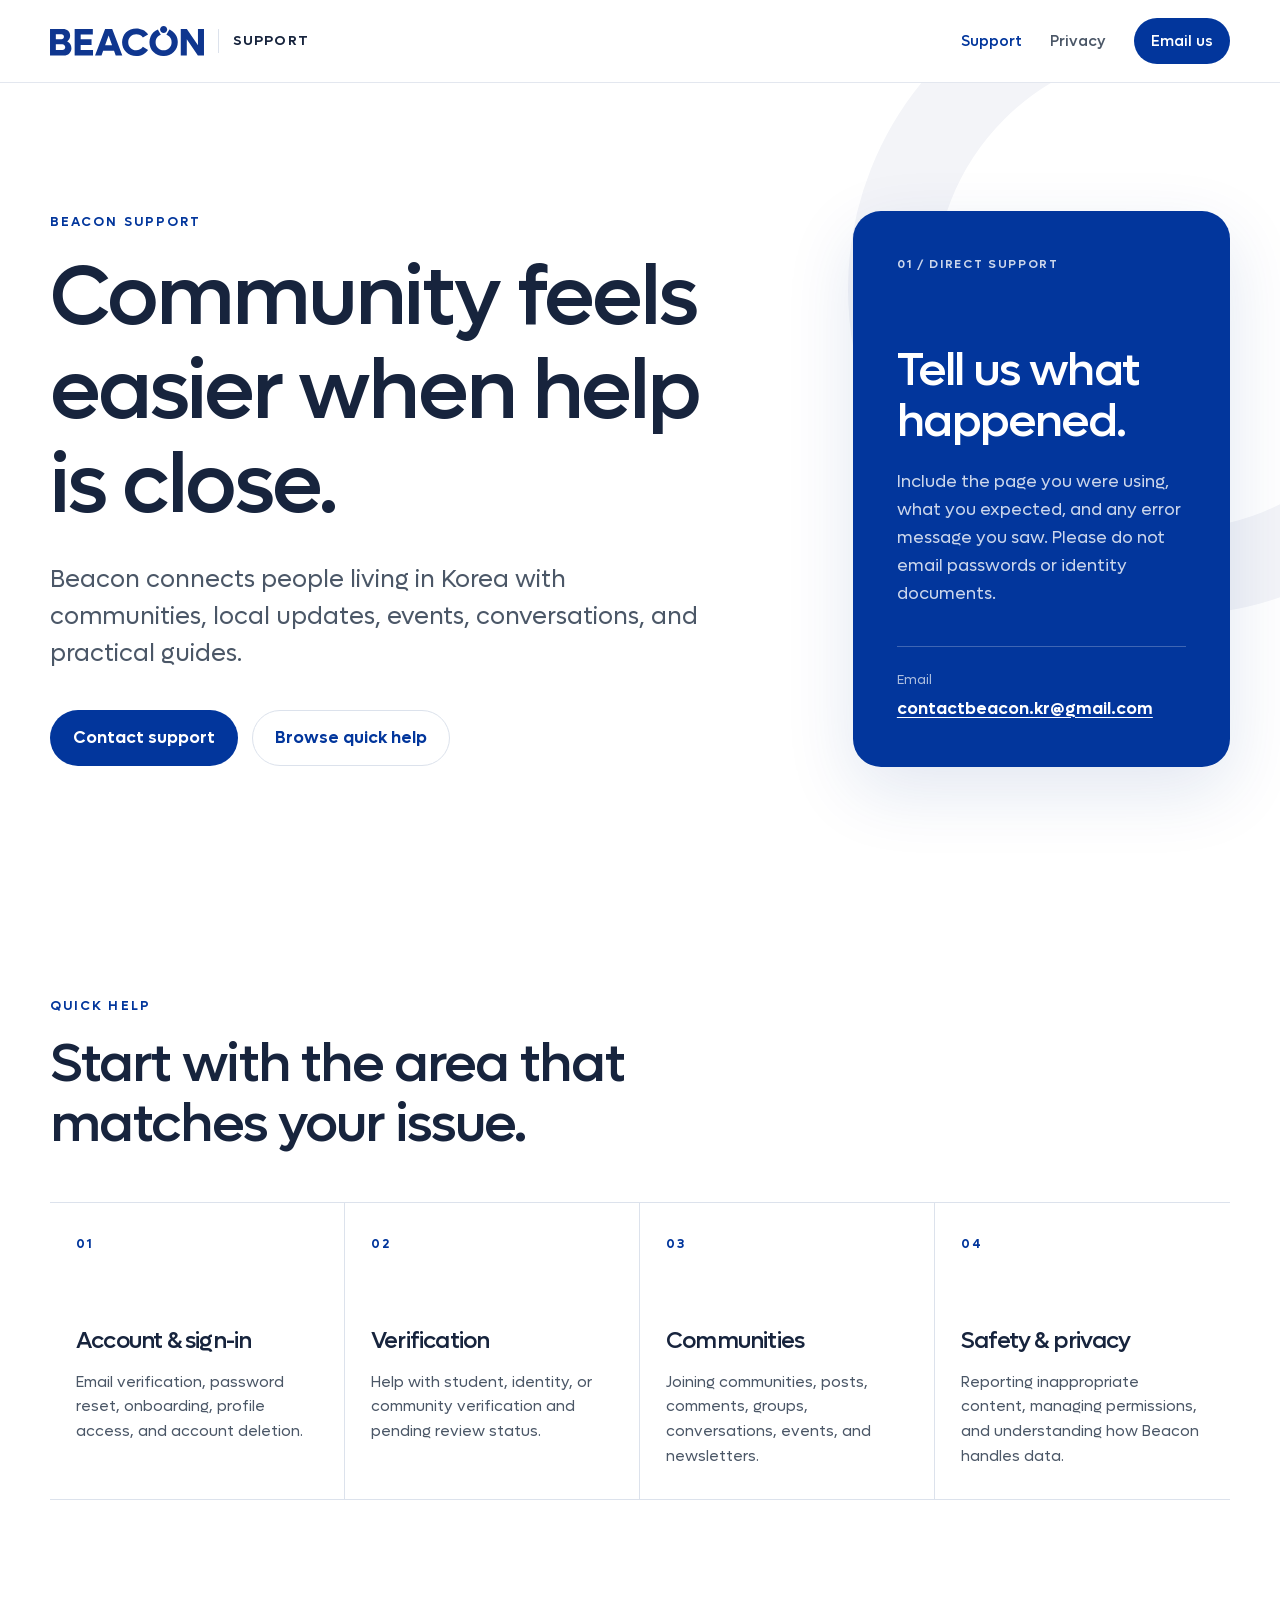
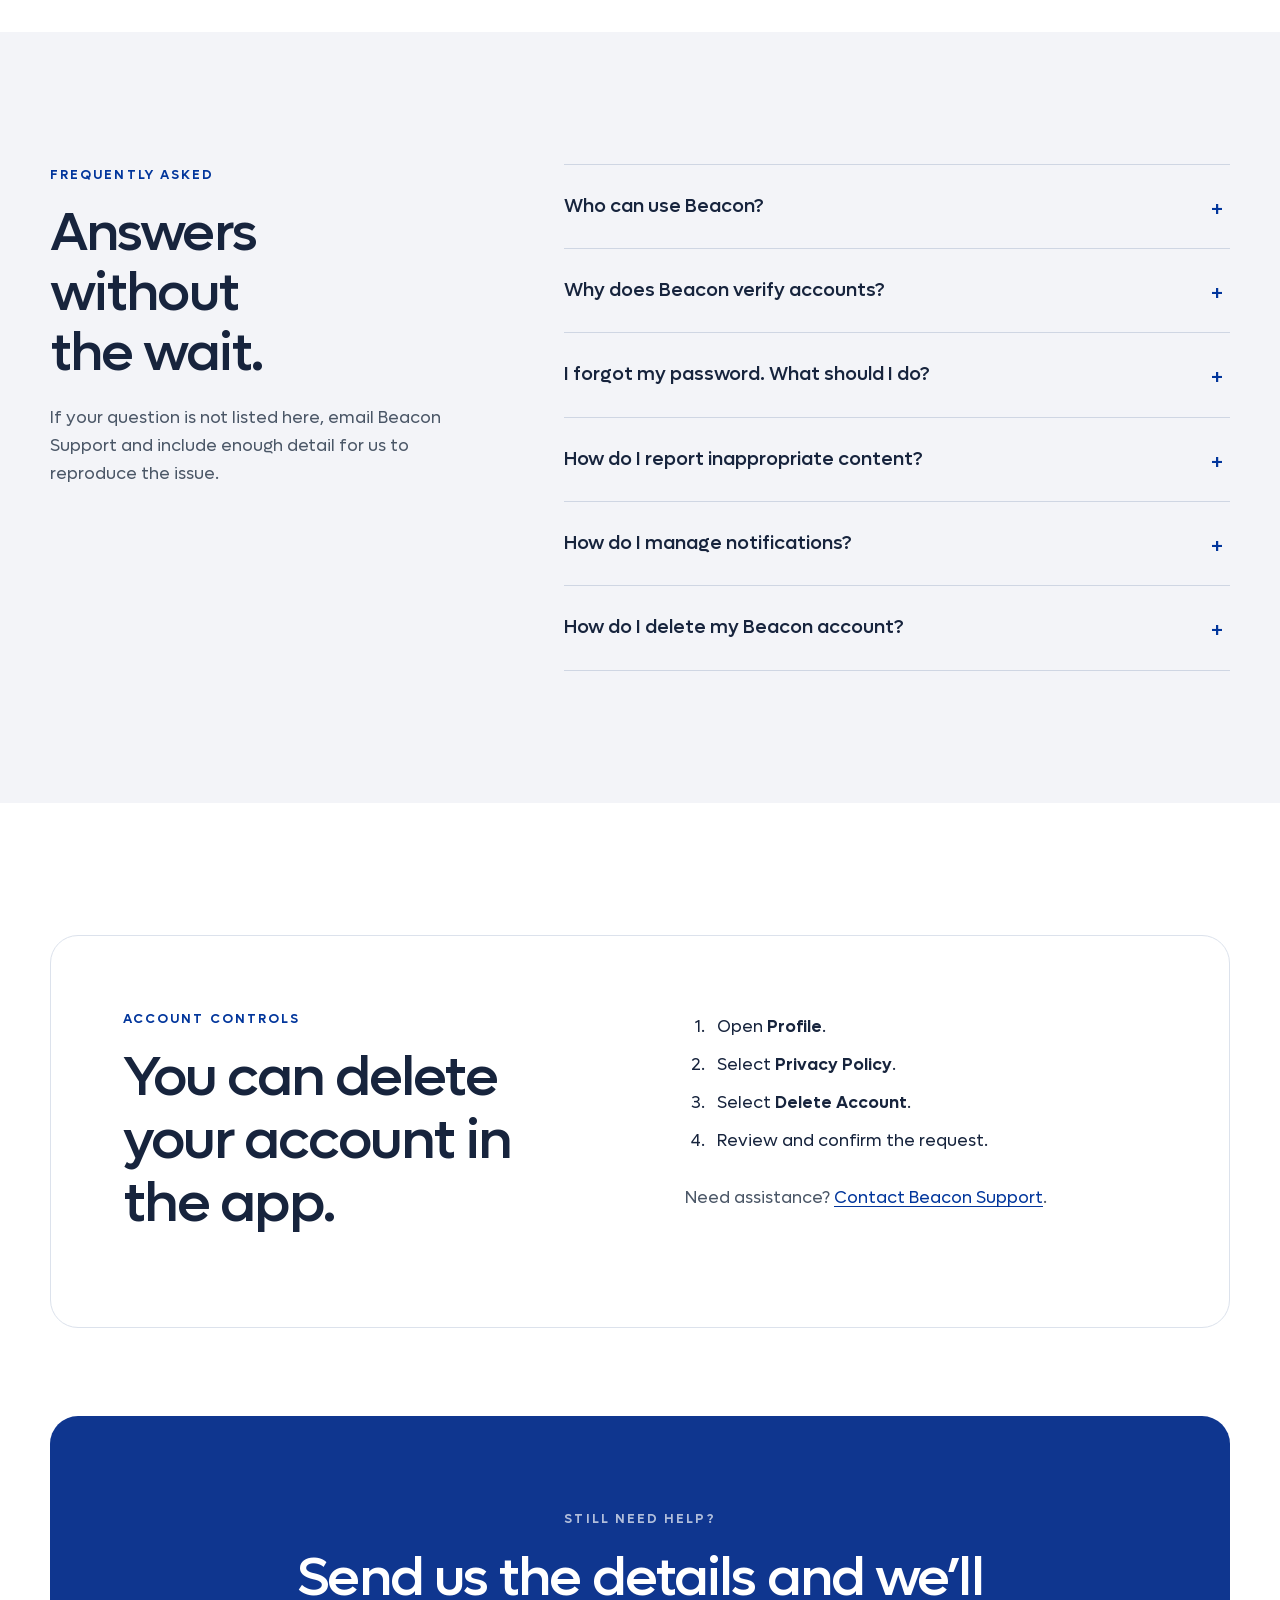
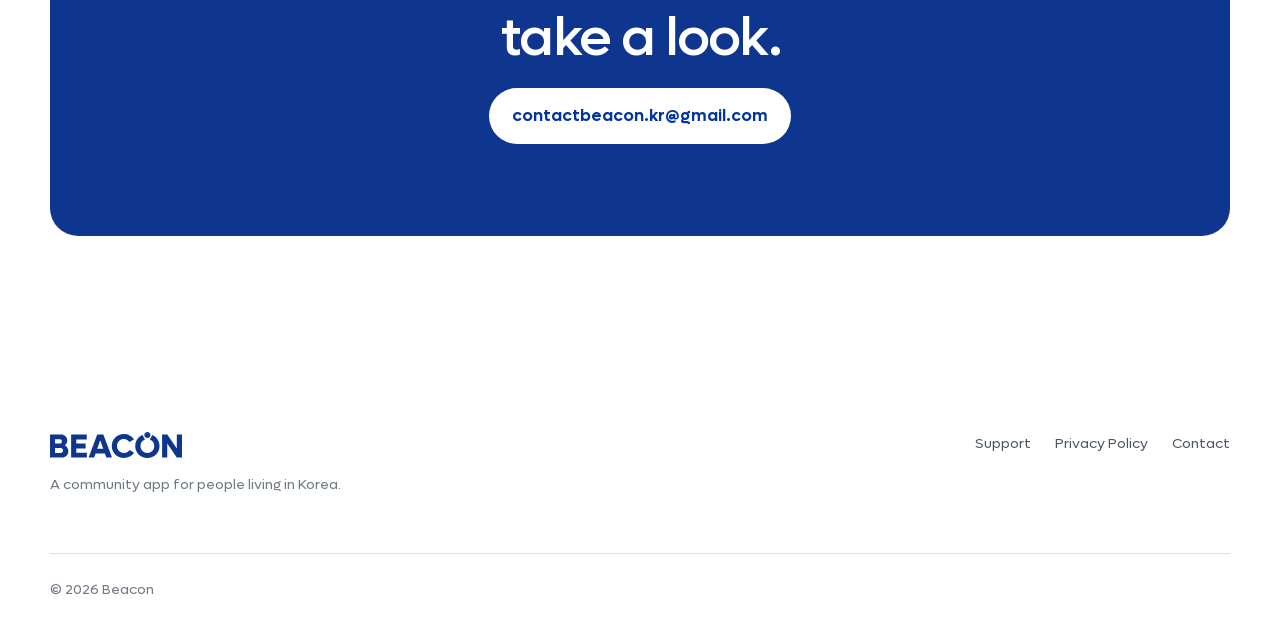
==== index.html @ f94ce461 "feat: launch Beacon support site" ====
<!DOCTYPE html>
<html lang="en">
  <head>
    <meta charset="utf-8">
    <meta name="viewport" content="width=device-width, initial-scale=1">
    <meta
      name="description"
      content="Official support for Beacon, a community app for people living in Korea."
    >
    <meta name="theme-color" content="#02369c">
    <link
      rel="canonical"
      href="https://ycm-you-can-manage.github.io/beacon-support/"
    >
    <link rel="icon" type="image/png" href="assets/favicon.png">
    <link rel="stylesheet" href="styles.css">
    <title>Beacon Support</title>
  </head>
  <body>
    <a class="skip-link" href="#main-content">Skip to content</a>

    <header class="site-header">
      <div class="shell header-inner">
        <a class="brand" href="./" aria-label="Beacon Support home">
          <img src="assets/blue_beacon.svg" alt="Beacon">
          <span>Support</span>
        </a>

        <nav aria-label="Main navigation">
          <a aria-current="page" href="./">Support</a>
          <a href="privacy/">Privacy</a>
          <a class="nav-contact" href="mailto:contactbeacon.kr@gmail.com"
            >Email us</a
          >
        </nav>
      </div>
    </header>

    <main id="main-content">
      <section class="hero">
        <div class="shell hero-grid">
          <div class="hero-copy">
            <p class="eyebrow">Beacon Support</p>
            <h1>Community feels easier when help is close.</h1>
            <p class="hero-lede">
              Beacon connects people living in Korea with communities, local
              updates, events, conversations, and practical guides.
            </p>
            <div class="hero-actions">
              <a
                class="button button-primary"
                href="mailto:contactbeacon.kr@gmail.com?subject=Beacon%20Support%20Request"
                >Contact support</a
              >
              <a class="button button-secondary" href="#quick-help"
                >Browse quick help</a
              >
            </div>
          </div>

          <aside class="contact-panel" aria-labelledby="contact-heading">
            <p class="panel-index">01 / Direct support</p>
            <h2 id="contact-heading">Tell us what happened.</h2>
            <p>
              Include the page you were using, what you expected, and any error
              message you saw. Please do not email passwords or identity
              documents.
            </p>
            <div class="contact-address">
              <span>Email</span>
              <a href="mailto:contactbeacon.kr@gmail.com"
                >contactbeacon.kr@gmail.com</a
              >
            </div>
          </aside>
        </div>
      </section>

      <section class="section section-plain" id="quick-help">
        <div class="shell">
          <div class="section-heading">
            <p class="eyebrow">Quick help</p>
            <h2>Start with the area that matches your issue.</h2>
          </div>

          <div class="topic-grid">
            <article class="topic-card">
              <span class="topic-number">01</span>
              <h3>Account &amp; sign-in</h3>
              <p>
                Email verification, password reset, onboarding, profile access,
                and account deletion.
              </p>
            </article>
            <article class="topic-card">
              <span class="topic-number">02</span>
              <h3>Verification</h3>
              <p>
                Help with student, identity, or community verification and
                pending review status.
              </p>
            </article>
            <article class="topic-card">
              <span class="topic-number">03</span>
              <h3>Communities</h3>
              <p>
                Joining communities, posts, comments, groups, conversations,
                events, and newsletters.
              </p>
            </article>
            <article class="topic-card">
              <span class="topic-number">04</span>
              <h3>Safety &amp; privacy</h3>
              <p>
                Reporting inappropriate content, managing permissions, and
                understanding how Beacon handles data.
              </p>
            </article>
          </div>
        </div>
      </section>

      <section class="section section-tint" aria-labelledby="faq-heading">
        <div class="shell faq-layout">
          <div class="section-heading sticky-heading">
            <p class="eyebrow">Frequently asked</p>
            <h2 id="faq-heading">Answers without the wait.</h2>
            <p>
              If your question is not listed here, email Beacon Support and
              include enough detail for us to reproduce the issue.
            </p>
          </div>

          <div class="faq-list">
            <details>
              <summary>Who can use Beacon?</summary>
              <p>
                Beacon is a community app for people living in Korea. It is not
                limited to students; workers, newcomers, and long-term
                residents can also create an account and join relevant
                communities.
              </p>
            </details>
            <details>
              <summary>Why does Beacon verify accounts?</summary>
              <p>
                Verification helps keep communities relevant and trustworthy.
                The verification method depends on the user and community.
                Verification files are handled separately from public profile
                content.
              </p>
            </details>
            <details>
              <summary>I forgot my password. What should I do?</summary>
              <p>
                On the Beacon sign-in screen, choose “Forgot password?” and
                follow the instructions sent to your account email. Check your
                spam folder if the message does not arrive.
              </p>
            </details>
            <details>
              <summary>How do I report inappropriate content?</summary>
              <p>
                Open the menu on the relevant post, comment, user, or event and
                choose Report. Add context when requested so the moderation team
                can review the issue.
              </p>
            </details>
            <details>
              <summary>How do I manage notifications?</summary>
              <p>
                Open Profile and select Notifications to update Beacon
                notification preferences. Device-level notification permission
                can also be changed in iOS or Android settings.
              </p>
            </details>
            <details>
              <summary>How do I delete my Beacon account?</summary>
              <p>
                In Beacon, open Profile → Privacy Policy → Delete Account.
                Review the confirmation and complete the deletion request. If
                the option does not work, contact Beacon Support from the email
                address connected to your account.
              </p>
            </details>
          </div>
        </div>
      </section>

      <section class="section account-section" aria-labelledby="delete-heading">
        <div class="shell account-card">
          <div>
            <p class="eyebrow">Account controls</p>
            <h2 id="delete-heading">You can delete your account in the app.</h2>
          </div>
          <div class="account-steps">
            <ol>
              <li>Open <strong>Profile</strong>.</li>
              <li>Select <strong>Privacy Policy</strong>.</li>
              <li>Select <strong>Delete Account</strong>.</li>
              <li>Review and confirm the request.</li>
            </ol>
            <p>
              Need assistance?
              <a href="mailto:contactbeacon.kr@gmail.com"
                >Contact Beacon Support</a
              >.
            </p>
          </div>
        </div>
      </section>

      <section class="section closing-section">
        <div class="shell closing-card">
          <p class="eyebrow">Still need help?</p>
          <h2>Send us the details and we’ll take a look.</h2>
          <a
            class="button button-light"
            href="mailto:contactbeacon.kr@gmail.com?subject=Beacon%20Support%20Request"
            >contactbeacon.kr@gmail.com</a
          >
        </div>
      </section>
    </main>

    <footer class="site-footer">
      <div class="shell footer-inner">
        <div>
          <img src="assets/blue_beacon.svg" alt="Beacon">
          <p>A community app for people living in Korea.</p>
        </div>
        <div class="footer-links">
          <a href="./">Support</a>
          <a href="privacy/">Privacy Policy</a>
          <a href="mailto:contactbeacon.kr@gmail.com">Contact</a>
        </div>
        <p class="copyright">
          © <span data-current-year>2026</span> Beacon
        </p>
      </div>
    </footer>

    <script src="script.js"></script>
  </body>
</html>
---- styles.css ----
@font-face {
  font-family: "Lufga";
  src: url("assets/fonts/LufgaRegular.ttf") format("truetype");
  font-weight: 400;
  font-style: normal;
  font-display: swap;
}

@font-face {
  font-family: "Lufga";
  src: url("assets/fonts/LufgaMedium.ttf") format("truetype");
  font-weight: 500;
  font-style: normal;
  font-display: swap;
}

@font-face {
  font-family: "Lufga";
  src: url("assets/fonts/LufgaSemiBold.ttf") format("truetype");
  font-weight: 600;
  font-style: normal;
  font-display: swap;
}

:root {
  --blue: #02369c;
  --blue-deep: #0f368f;
  --ink: #17243d;
  --slate: #4b5767;
  --muted: #6f7885;
  --line: #dce2ec;
  --wash: #f3f4f8;
  --white: #ffffff;
  --shadow: 0 24px 70px rgba(15, 54, 143, 0.12);
  --radius-large: 28px;
  --radius-medium: 20px;
  --shell: 1180px;
}

* {
  box-sizing: border-box;
}

html {
  scroll-behavior: smooth;
}

body {
  margin: 0;
  color: var(--ink);
  background: var(--white);
  font-family: "Lufga", "Avenir Next", "Segoe UI", sans-serif;
  font-size: 17px;
  line-height: 1.65;
  -webkit-font-smoothing: antialiased;
}

img {
  display: block;
  max-width: 100%;
}

a {
  color: var(--blue);
  text-underline-offset: 0.18em;
}

a:hover {
  color: var(--blue-deep);
}

button,
a {
  -webkit-tap-highlight-color: transparent;
}

:focus-visible {
  outline: 3px solid rgba(2, 54, 156, 0.28);
  outline-offset: 4px;
  border-radius: 6px;
}

.skip-link {
  position: fixed;
  top: 12px;
  left: 12px;
  z-index: 100;
  padding: 10px 14px;
  color: var(--white);
  background: var(--blue);
  border-radius: 10px;
  transform: translateY(-160%);
}

.skip-link:focus {
  transform: translateY(0);
}

.shell {
  width: min(calc(100% - 48px), var(--shell));
  margin: 0 auto;
}

.site-header {
  position: sticky;
  top: 0;
  z-index: 20;
  background: rgba(255, 255, 255, 0.96);
  border-bottom: 1px solid rgba(220, 226, 236, 0.8);
  backdrop-filter: blur(16px);
}

.header-inner {
  min-height: 82px;
  display: flex;
  align-items: center;
  justify-content: space-between;
  gap: 32px;
}

.brand {
  display: inline-flex;
  align-items: center;
  gap: 14px;
  color: var(--ink);
  text-decoration: none;
  font-size: 14px;
  font-weight: 600;
  letter-spacing: 0.08em;
  text-transform: uppercase;
}

.brand img {
  width: 154px;
  height: auto;
}

.brand span {
  padding-left: 14px;
  border-left: 1px solid var(--line);
}

nav {
  display: flex;
  align-items: center;
  gap: 28px;
}

nav a {
  color: var(--slate);
  text-decoration: none;
  font-size: 15px;
  font-weight: 500;
}

nav a[aria-current="page"] {
  color: var(--blue);
}

nav .nav-contact {
  padding: 11px 17px;
  color: var(--white);
  background: var(--blue);
  border-radius: 999px;
}

nav .nav-contact:hover {
  color: var(--white);
  background: var(--blue-deep);
}

.hero {
  position: relative;
  overflow: hidden;
  padding: clamp(76px, 10vw, 136px) 0 96px;
}

.hero::after {
  content: "";
  position: absolute;
  width: 480px;
  height: 480px;
  right: -220px;
  top: -120px;
  border: 86px solid var(--wash);
  border-radius: 50%;
  z-index: -1;
}

.hero-grid {
  display: grid;
  grid-template-columns: minmax(0, 1.3fr) minmax(320px, 0.7fr);
  gap: clamp(48px, 8vw, 110px);
  align-items: center;
}

.eyebrow {
  margin: 0 0 18px;
  color: var(--blue);
  font-size: 13px;
  font-weight: 600;
  letter-spacing: 0.16em;
  text-transform: uppercase;
}

h1,
h2,
h3,
p {
  text-wrap: pretty;
}

h1,
h2,
h3 {
  margin-top: 0;
  letter-spacing: -0.035em;
  line-height: 1.12;
}

h1 {
  max-width: 760px;
  margin-bottom: 28px;
  font-size: clamp(48px, 7vw, 84px);
  font-weight: 500;
}

h2 {
  margin-bottom: 20px;
  font-size: clamp(34px, 4.2vw, 54px);
  font-weight: 500;
}

h3 {
  margin-bottom: 12px;
  font-size: 23px;
  font-weight: 500;
}

.hero-lede {
  max-width: 650px;
  margin: 0;
  color: var(--slate);
  font-size: clamp(19px, 2vw, 24px);
  line-height: 1.55;
}

.hero-actions {
  display: flex;
  flex-wrap: wrap;
  gap: 14px;
  margin-top: 38px;
}

.button {
  min-height: 52px;
  display: inline-flex;
  align-items: center;
  justify-content: center;
  padding: 13px 22px;
  border: 1px solid transparent;
  border-radius: 999px;
  text-decoration: none;
  font-weight: 600;
  transition:
    transform 160ms ease,
    background-color 160ms ease,
    border-color 160ms ease;
}

.button:hover {
  transform: translateY(-2px);
}

.button-primary {
  color: var(--white);
  background: var(--blue);
}

.button-primary:hover {
  color: var(--white);
  background: var(--blue-deep);
}

.button-secondary {
  color: var(--blue);
  background: var(--white);
  border-color: var(--line);
}

.button-secondary:hover {
  border-color: var(--blue);
}

.button-light {
  color: var(--blue);
  background: var(--white);
}

.button-light:hover {
  color: var(--blue-deep);
}

.contact-panel {
  padding: clamp(30px, 4vw, 44px);
  color: var(--white);
  background: var(--blue);
  border-radius: var(--radius-large);
  box-shadow: var(--shadow);
}

.contact-panel h2 {
  font-size: clamp(32px, 4vw, 46px);
}

.contact-panel p {
  color: rgba(255, 255, 255, 0.8);
}

.panel-index {
  margin: 0 0 70px;
  font-size: 12px;
  font-weight: 600;
  letter-spacing: 0.14em;
  text-transform: uppercase;
}

.contact-address {
  display: grid;
  gap: 4px;
  margin-top: 38px;
  padding-top: 22px;
  border-top: 1px solid rgba(255, 255, 255, 0.24);
}

.contact-address span {
  color: rgba(255, 255, 255, 0.68);
  font-size: 13px;
}

.contact-address a {
  color: var(--white);
  font-weight: 600;
  overflow-wrap: anywhere;
}

.section {
  padding: clamp(82px, 11vw, 132px) 0;
}

.section-tint {
  background: var(--wash);
}

.section-heading {
  max-width: 720px;
  margin-bottom: 48px;
}

.section-heading > p:last-child {
  color: var(--slate);
}

.topic-grid {
  display: grid;
  grid-template-columns: repeat(4, 1fr);
  border-top: 1px solid var(--line);
  border-bottom: 1px solid var(--line);
}

.topic-card {
  min-height: 290px;
  padding: 30px 26px;
  border-right: 1px solid var(--line);
}

.topic-card:last-child {
  border-right: 0;
}

.topic-number,
.policy-number {
  display: block;
  margin-bottom: 74px;
  color: var(--blue);
  font-size: 13px;
  font-weight: 600;
  letter-spacing: 0.12em;
}

.topic-card p {
  margin-bottom: 0;
  color: var(--slate);
  font-size: 15px;
}

.faq-layout {
  display: grid;
  grid-template-columns: 0.75fr 1.25fr;
  gap: clamp(60px, 9vw, 130px);
  align-items: start;
}

.sticky-heading {
  position: sticky;
  top: 128px;
}

.faq-list {
  border-top: 1px solid #cfd6e3;
}

details {
  border-bottom: 1px solid #cfd6e3;
}

summary {
  position: relative;
  padding: 26px 52px 26px 0;
  cursor: pointer;
  list-style: none;
  font-size: 19px;
  font-weight: 500;
}

summary::-webkit-details-marker {
  display: none;
}

summary::after {
  content: "+";
  position: absolute;
  right: 6px;
  top: 24px;
  color: var(--blue);
  font-size: 25px;
  font-weight: 400;
}

details[open] summary::after {
  content: "–";
}

details p {
  margin: -6px 52px 28px 0;
  color: var(--slate);
}

.account-section {
  padding-bottom: 44px;
}

.account-card {
  display: grid;
  grid-template-columns: 1fr 1fr;
  gap: 90px;
  padding: clamp(34px, 6vw, 72px);
  border: 1px solid var(--line);
  border-radius: var(--radius-large);
}

.account-card h2 {
  font-size: clamp(34px, 4.5vw, 56px);
}

.account-steps ol {
  margin: 0 0 24px;
  padding-left: 24px;
}

.account-steps li {
  padding: 5px 0 5px 8px;
}

.account-steps p {
  color: var(--slate);
}

.closing-section {
  padding-top: 44px;
}

.closing-card {
  padding: clamp(48px, 8vw, 92px);
  color: var(--white);
  text-align: center;
  background: var(--blue-deep);
  border-radius: var(--radius-large);
}

.closing-card .eyebrow {
  color: rgba(255, 255, 255, 0.68);
}

.closing-card h2 {
  max-width: 760px;
  margin-right: auto;
  margin-left: auto;
}

.site-footer {
  padding: 64px 0 42px;
}

.footer-inner {
  display: grid;
  grid-template-columns: 1fr auto;
  gap: 42px;
  align-items: start;
}

.footer-inner img {
  width: 132px;
}

.footer-inner p {
  margin: 15px 0 0;
  color: var(--muted);
  font-size: 14px;
}

.footer-links {
  display: flex;
  gap: 24px;
}

.footer-links a {
  color: var(--slate);
  text-decoration: none;
  font-size: 14px;
}

.copyright {
  grid-column: 1 / -1;
  padding-top: 24px;
  border-top: 1px solid var(--line);
}

.policy-hero {
  padding: clamp(72px, 9vw, 118px) 0 76px;
  color: var(--white);
  background: var(--blue);
}

.policy-hero .eyebrow {
  color: rgba(255, 255, 255, 0.68);
}

.policy-hero h1 {
  margin-bottom: 20px;
}

.policy-hero .hero-lede {
  color: rgba(255, 255, 255, 0.82);
}

.policy-hero-grid {
  display: grid;
  grid-template-columns: 1.4fr 0.6fr;
  gap: 70px;
  align-items: end;
}

.policy-meta {
  display: grid;
  gap: 3px;
  padding-left: 30px;
  border-left: 1px solid rgba(255, 255, 255, 0.24);
}

.policy-meta span {
  margin-top: 16px;
  color: rgba(255, 255, 255, 0.66);
  font-size: 12px;
  letter-spacing: 0.1em;
  text-transform: uppercase;
}

.policy-meta span:first-child {
  margin-top: 0;
}

.policy-meta a {
  color: var(--white);
  overflow-wrap: anywhere;
}

.policy-layout {
  display: grid;
  grid-template-columns: 250px minmax(0, 760px);
  gap: clamp(60px, 9vw, 130px);
  justify-content: center;
  padding-top: 80px;
  padding-bottom: 120px;
}

.policy-nav {
  position: sticky;
  top: 122px;
  align-self: start;
  padding: 24px;
  background: var(--wash);
  border-radius: var(--radius-medium);
}

.policy-nav > p {
  margin: 0 0 12px;
  color: var(--blue);
  font-size: 12px;
  font-weight: 600;
  letter-spacing: 0.12em;
  text-transform: uppercase;
}

.policy-nav ol {
  margin: 0;
  padding-left: 22px;
}

.policy-nav li {
  padding: 4px 0 4px 4px;
  color: var(--muted);
  font-size: 14px;
}

.policy-nav a {
  color: var(--slate);
  text-decoration: none;
}

.policy-content section {
  padding: 8px 0 64px;
  scroll-margin-top: 112px;
  border-bottom: 1px solid var(--line);
}

.policy-content section + section {
  padding-top: 64px;
}

.policy-content .policy-number {
  margin-bottom: 18px;
}

.policy-content h2 {
  font-size: clamp(32px, 4vw, 46px);
}

.policy-content h3 {
  margin-top: 32px;
  font-size: 20px;
  letter-spacing: -0.02em;
}

.policy-content p,
.policy-content li {
  color: var(--slate);
}

.policy-content li {
  padding: 4px 0;
}

.policy-contact {
  display: grid;
  gap: 4px;
  padding: 26px;
  background: var(--wash);
  border-radius: var(--radius-medium);
}

@media (max-width: 900px) {
  .hero-grid,
  .faq-layout,
  .account-card,
  .policy-hero-grid,
  .policy-layout {
    grid-template-columns: 1fr;
  }

  .topic-grid {
    grid-template-columns: repeat(2, 1fr);
  }

  .topic-card:nth-child(2) {
    border-right: 0;
  }

  .topic-card:nth-child(-n + 2) {
    border-bottom: 1px solid var(--line);
  }

  .sticky-heading,
  .policy-nav {
    position: static;
  }

  .policy-nav ol {
    columns: 2;
  }

  .policy-meta {
    padding-left: 0;
    border-left: 0;
  }
}

@media (max-width: 640px) {
  body {
    font-size: 16px;
  }

  .shell {
    width: min(calc(100% - 32px), var(--shell));
  }

  .header-inner {
    min-height: 72px;
  }

  .brand img {
    width: 124px;
  }

  .brand span {
    display: none;
  }

  nav {
    gap: 16px;
  }

  nav a:not(.nav-contact) {
    display: none;
  }

  nav .nav-contact {
    padding: 9px 14px;
    font-size: 14px;
  }

  .hero {
    padding-top: 64px;
  }

  h1 {
    font-size: clamp(44px, 15vw, 62px);
  }

  .hero-actions {
    display: grid;
  }

  .button {
    width: 100%;
  }

  .panel-index {
    margin-bottom: 44px;
  }

  .topic-grid {
    grid-template-columns: 1fr;
  }

  .topic-card {
    min-height: 0;
    border-right: 0;
    border-bottom: 1px solid var(--line);
  }

  .topic-card:last-child {
    border-bottom: 0;
  }

  .topic-number {
    margin-bottom: 42px;
  }

  .faq-layout {
    gap: 24px;
  }

  .account-card {
    gap: 28px;
    padding: 32px 24px;
  }

  .closing-card {
    padding: 48px 24px;
  }

  .footer-inner {
    grid-template-columns: 1fr;
  }

  .footer-links {
    flex-wrap: wrap;
  }

  .policy-layout {
    padding-top: 44px;
    padding-bottom: 80px;
  }

  .policy-nav ol {
    columns: 1;
  }
}

@media (prefers-reduced-motion: reduce) {
  html {
    scroll-behavior: auto;
  }

  .button {
    transition: none;
  }
}
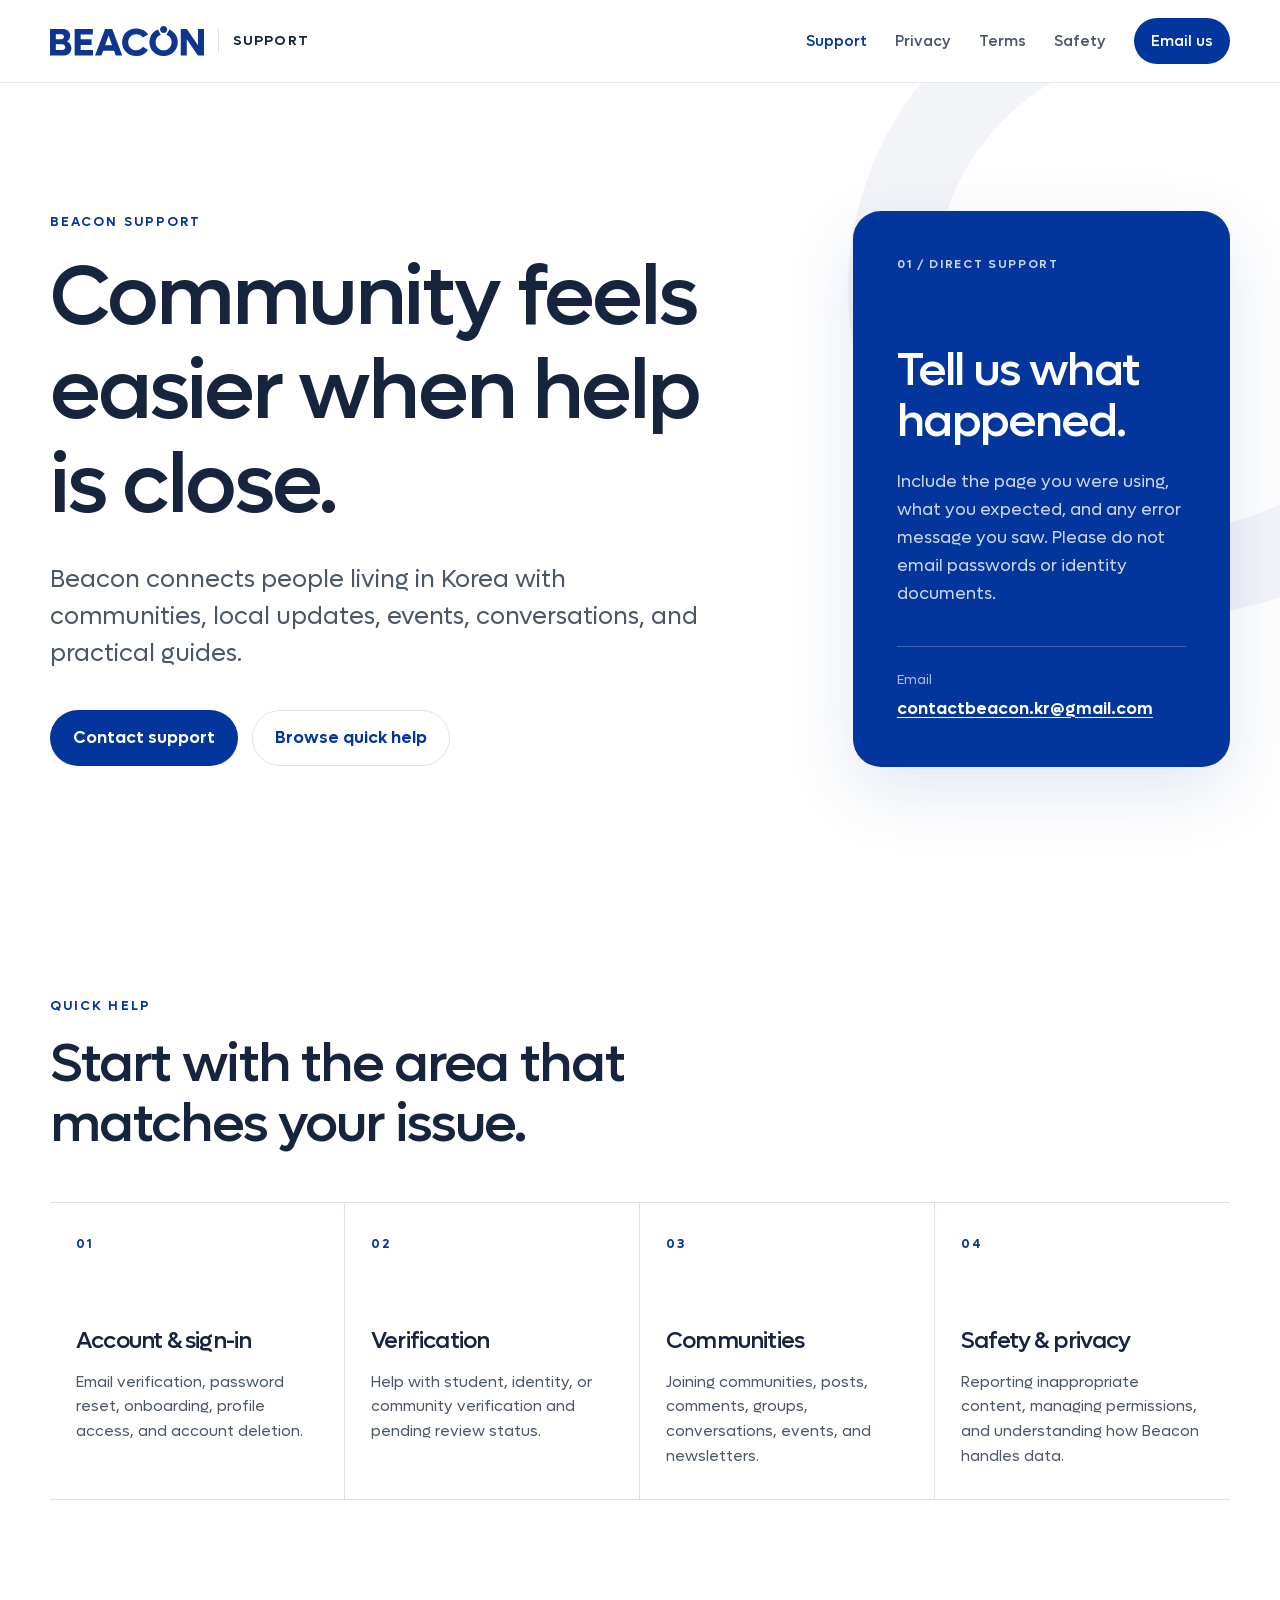
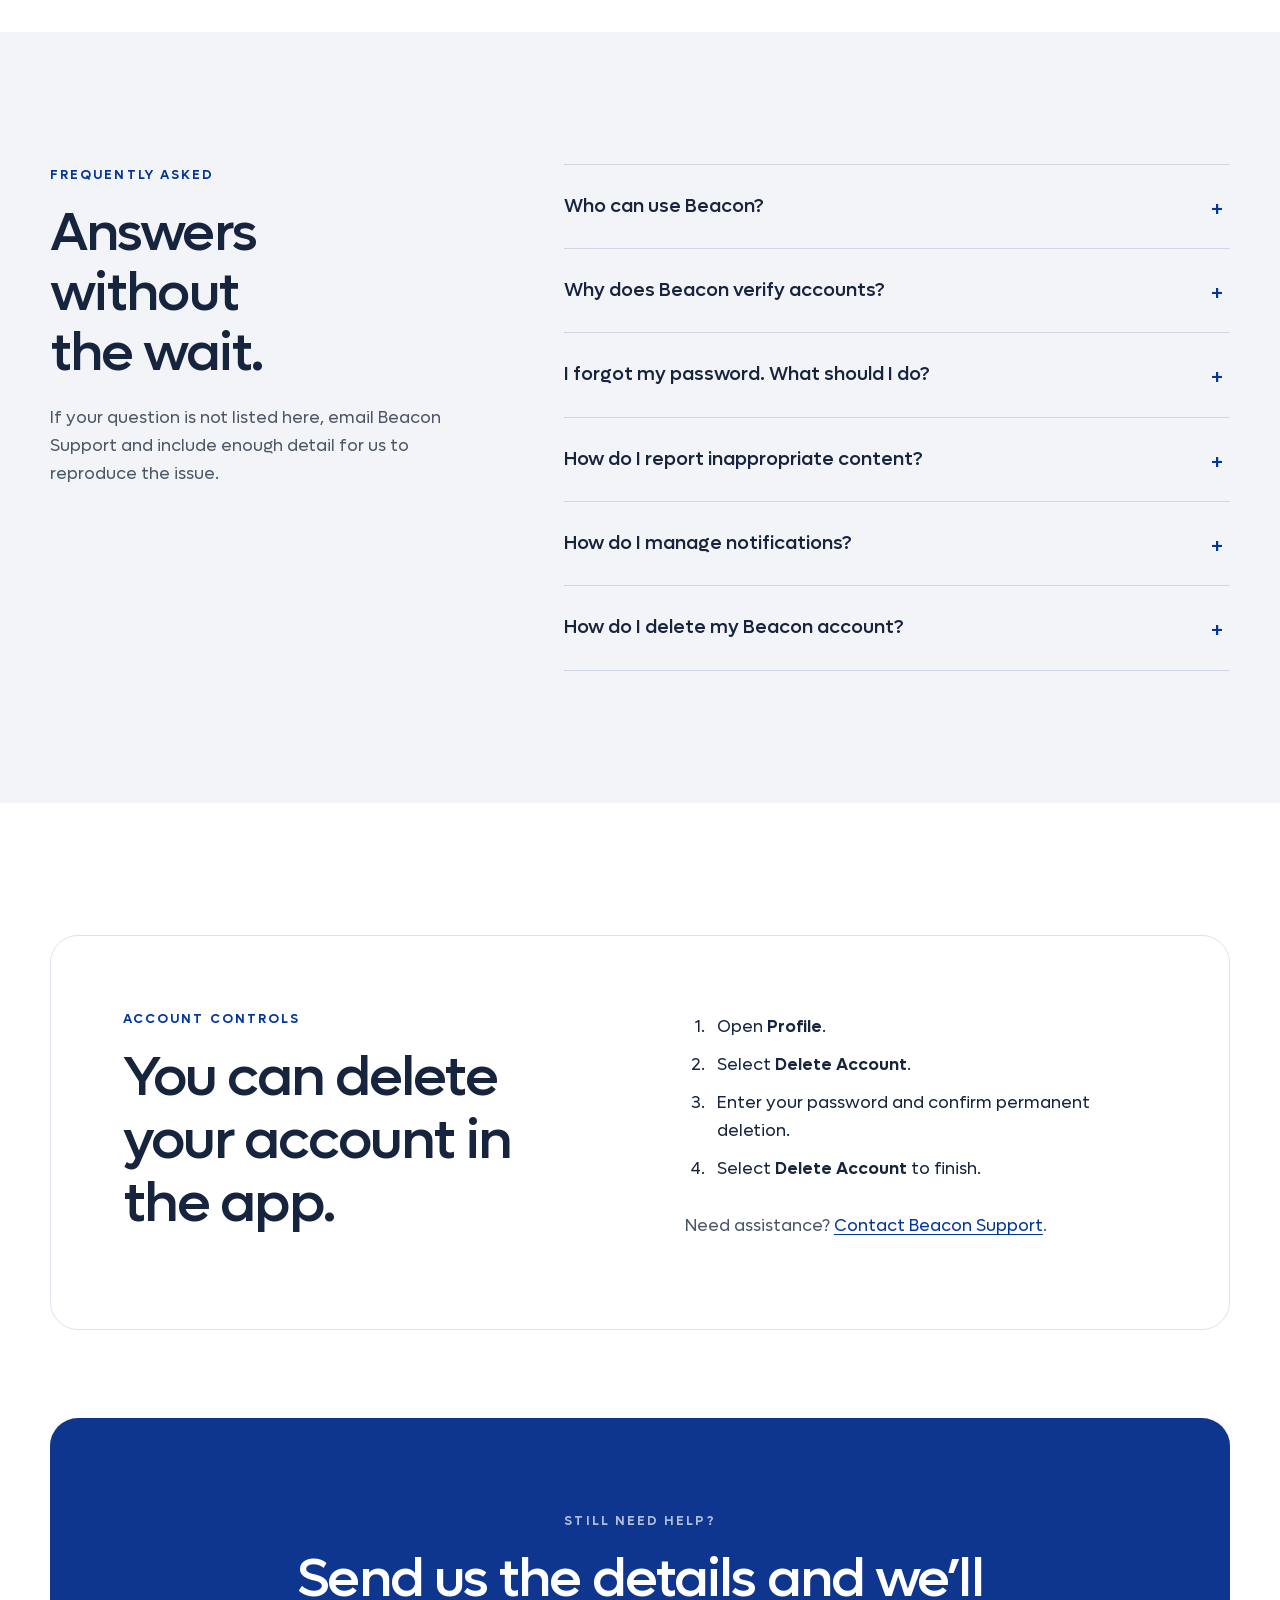
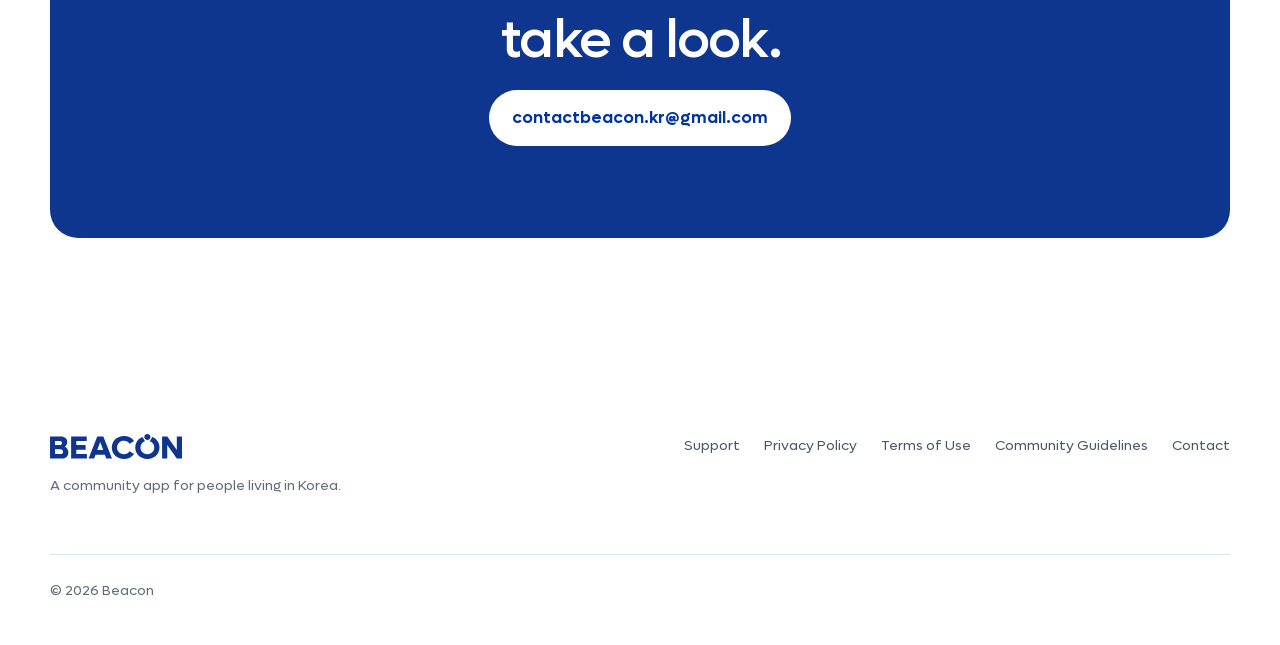
==== commit 81c3c746: "feat: publish App Store safety policies" ====
--- a/index.html
+++ b/index.html
@@ -29,6 +29,8 @@
         <nav aria-label="Main navigation">
           <a aria-current="page" href="./">Support</a>
           <a href="privacy/">Privacy</a>
+          <a href="terms/">Terms</a>
+          <a href="community-guidelines/">Safety</a>
           <a class="nav-contact" href="mailto:contactbeacon.kr@gmail.com"
             >Email us</a
           >
@@ -161,9 +163,10 @@
             <details>
               <summary>How do I report inappropriate content?</summary>
               <p>
-                Open the menu on the relevant post, comment, user, or event and
-                choose Report. Add context when requested so the moderation team
-                can review the issue.
+                Open the menu on the relevant post, comment, message, user, or
+                event and choose Report. To immediately hide a user's content,
+                choose Report &amp; Block User. Beacon reviews reports of
+                objectionable content within 24 hours.
               </p>
             </details>
             <details>
@@ -177,10 +180,10 @@
             <details>
               <summary>How do I delete my Beacon account?</summary>
               <p>
-                In Beacon, open Profile → Privacy Policy → Delete Account.
-                Review the confirmation and complete the deletion request. If
-                the option does not work, contact Beacon Support from the email
-                address connected to your account.
+                In Beacon, open Profile → Delete Account. Enter your current
+                password, confirm that deletion is permanent, and complete the
+                request. If the option does not work, contact Beacon Support
+                from the email address connected to your account.
               </p>
             </details>
           </div>
@@ -196,9 +199,9 @@
           <div class="account-steps">
             <ol>
               <li>Open <strong>Profile</strong>.</li>
-              <li>Select <strong>Privacy Policy</strong>.</li>
               <li>Select <strong>Delete Account</strong>.</li>
-              <li>Review and confirm the request.</li>
+              <li>Enter your password and confirm permanent deletion.</li>
+              <li>Select <strong>Delete Account</strong> to finish.</li>
             </ol>
             <p>
               Need assistance?
@@ -232,6 +235,8 @@
         <div class="footer-links">
           <a href="./">Support</a>
           <a href="privacy/">Privacy Policy</a>
+          <a href="terms/">Terms of Use</a>
+          <a href="community-guidelines/">Community Guidelines</a>
           <a href="mailto:contactbeacon.kr@gmail.com">Contact</a>
         </div>
         <p class="copyright">
--- a/styles.css
+++ b/styles.css
@@ -27,7 +27,7 @@
   --blue-deep: #0f368f;
   --ink: #17243d;
   --slate: #4b5767;
-  --muted: #6f7885;
+  --muted: #626b78;
   --line: #dce2ec;
   --wash: #f3f4f8;
   --white: #ffffff;
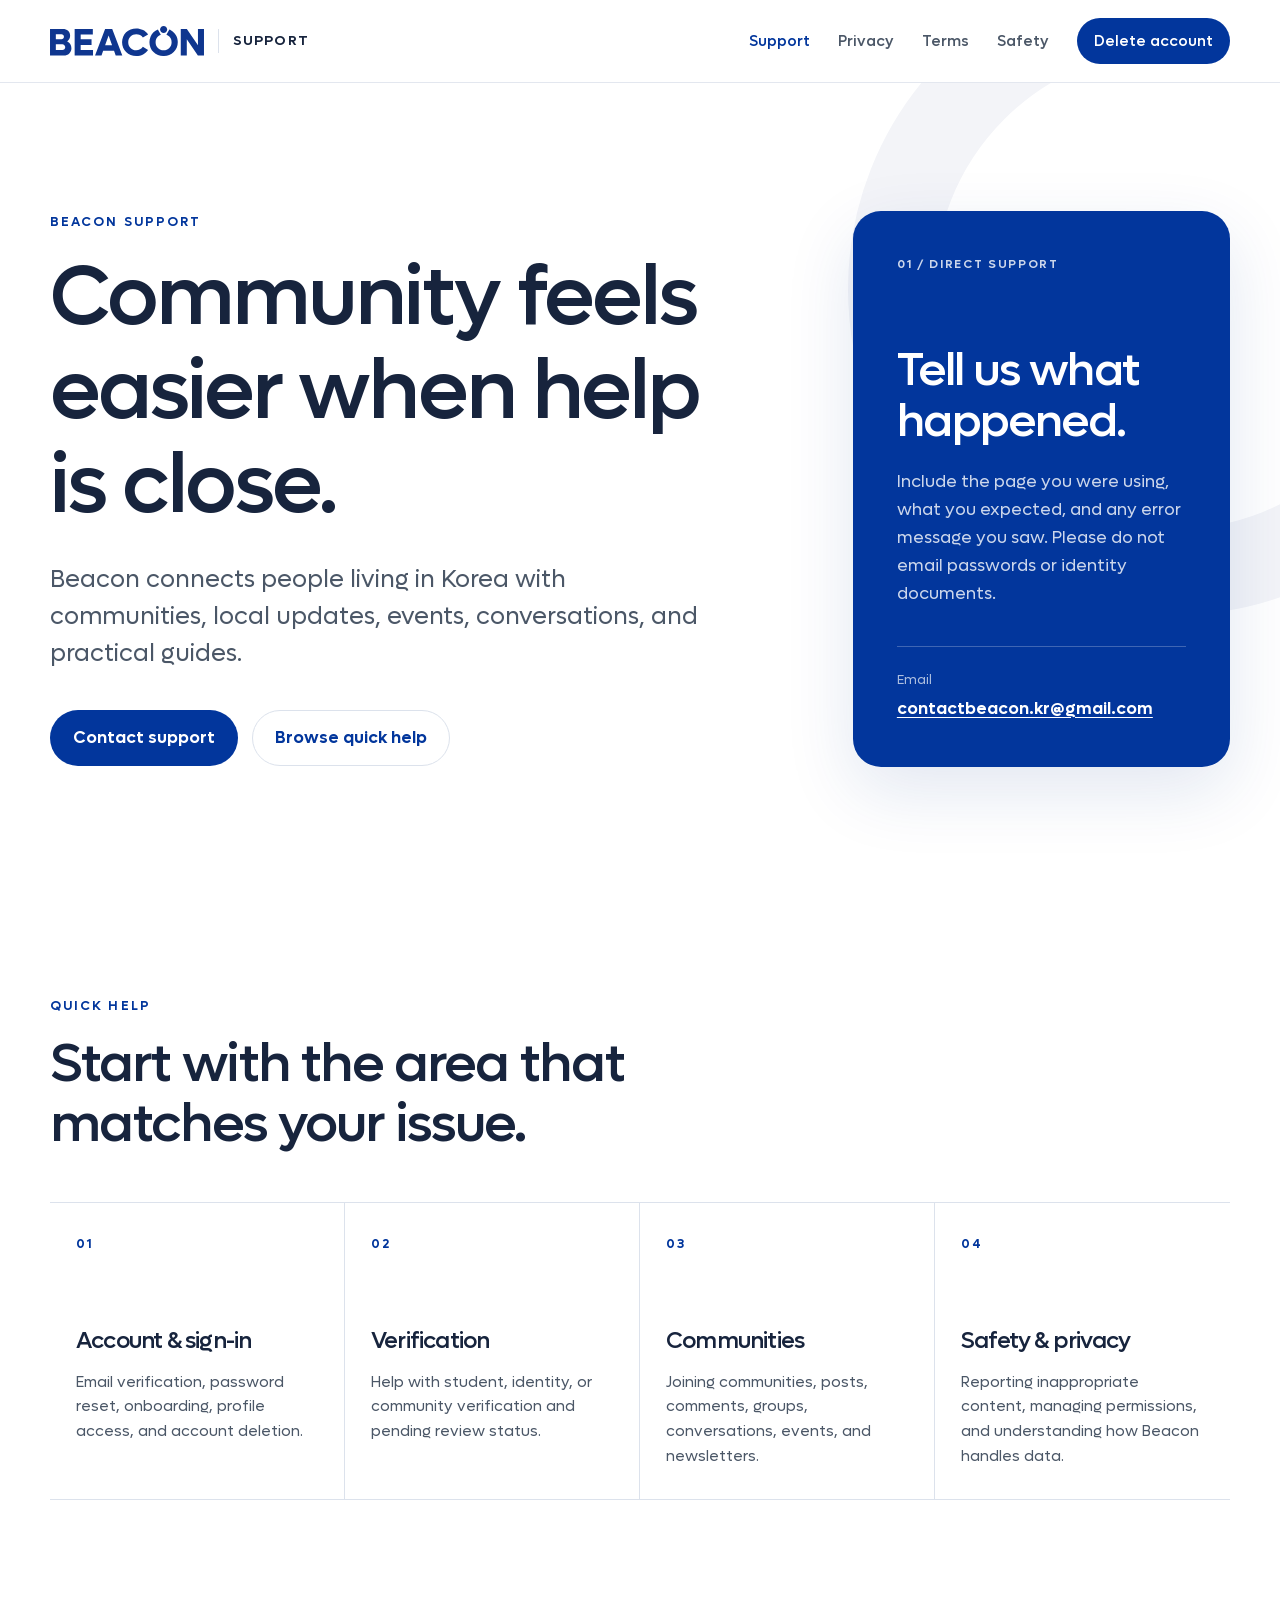
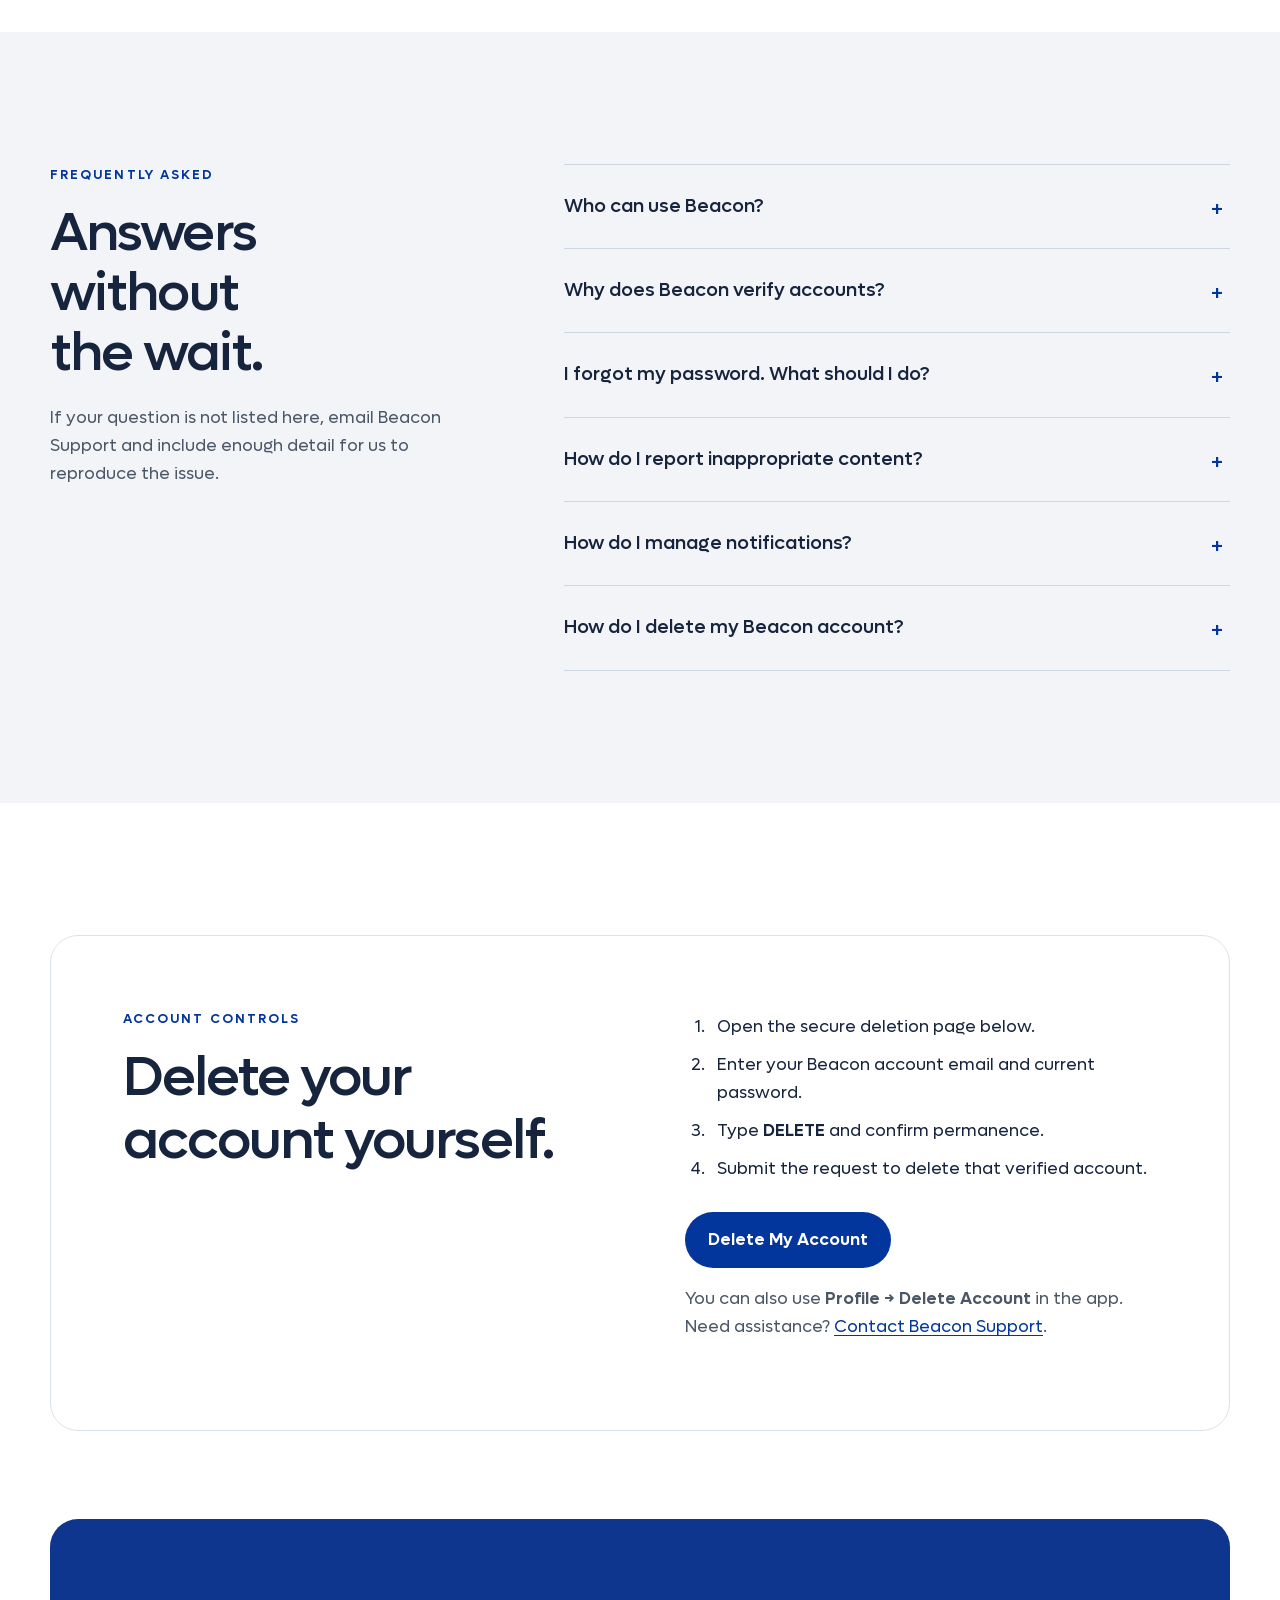
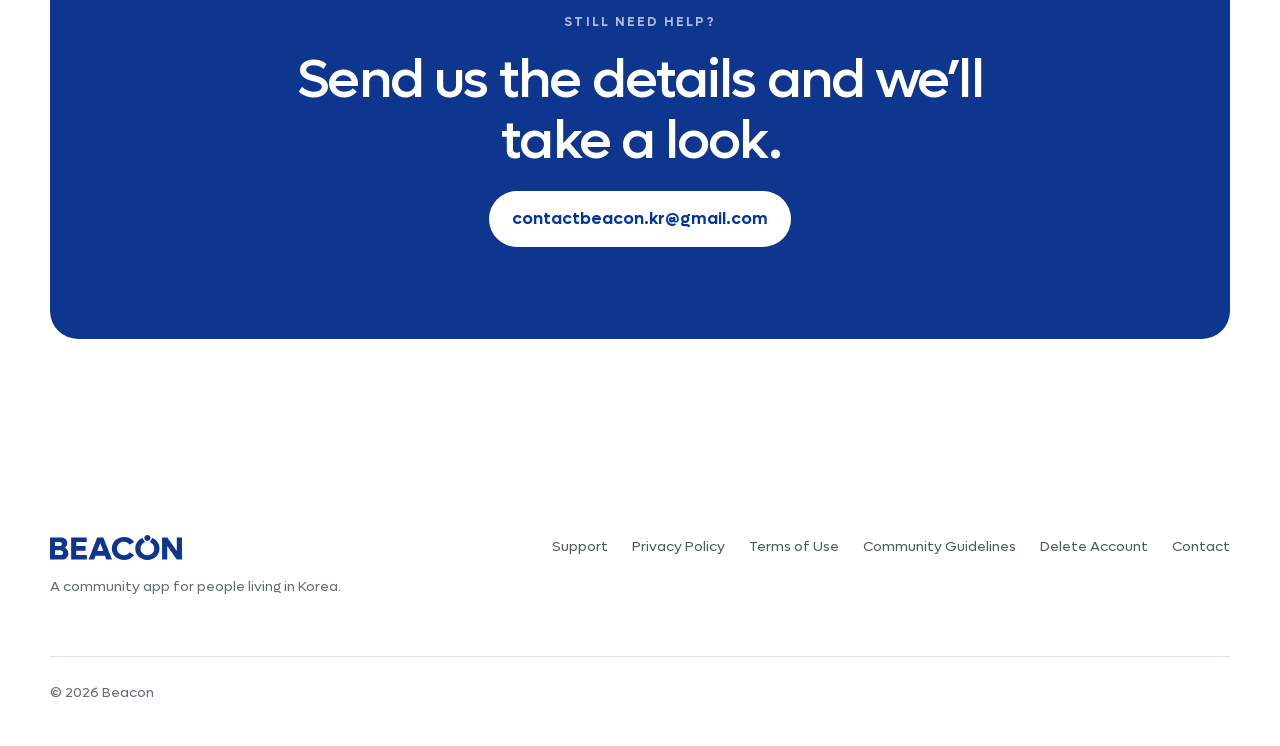
==== commit 88667c1d: "feat: add secure self-service account deletion" ====
--- a/index.html
+++ b/index.html
@@ -31,8 +31,8 @@
           <a href="privacy/">Privacy</a>
           <a href="terms/">Terms</a>
           <a href="community-guidelines/">Safety</a>
-          <a class="nav-contact" href="mailto:contactbeacon.kr@gmail.com"
-            >Email us</a
+          <a class="nav-contact" href="delete-account/"
+            >Delete account</a
           >
         </nav>
       </div>
@@ -180,10 +180,12 @@
             <details>
               <summary>How do I delete my Beacon account?</summary>
               <p>
-                In Beacon, open Profile → Delete Account. Enter your current
+                Use the secure
+                <a href="delete-account/">account deletion website</a>, or in
+                Beacon open Profile → Delete Account. Enter your current
                 password, confirm that deletion is permanent, and complete the
-                request. If the option does not work, contact Beacon Support
-                from the email address connected to your account.
+                request. Both methods verify the signed-in account owner before
+                deletion.
               </p>
             </details>
           </div>
@@ -194,17 +196,21 @@
         <div class="shell account-card">
           <div>
             <p class="eyebrow">Account controls</p>
-            <h2 id="delete-heading">You can delete your account in the app.</h2>
+            <h2 id="delete-heading">Delete your account yourself.</h2>
           </div>
           <div class="account-steps">
             <ol>
-              <li>Open <strong>Profile</strong>.</li>
-              <li>Select <strong>Delete Account</strong>.</li>
-              <li>Enter your password and confirm permanent deletion.</li>
-              <li>Select <strong>Delete Account</strong> to finish.</li>
+              <li>Open the secure deletion page below.</li>
+              <li>Enter your Beacon account email and current password.</li>
+              <li>Type <strong>DELETE</strong> and confirm permanence.</li>
+              <li>Submit the request to delete that verified account.</li>
             </ol>
+            <a class="button button-primary" href="delete-account/"
+              >Delete My Account</a
+            >
             <p>
-              Need assistance?
+              You can also use <strong>Profile → Delete Account</strong> in the
+              app. Need assistance?
               <a href="mailto:contactbeacon.kr@gmail.com"
                 >Contact Beacon Support</a
               >.
@@ -237,6 +243,7 @@
           <a href="privacy/">Privacy Policy</a>
           <a href="terms/">Terms of Use</a>
           <a href="community-guidelines/">Community Guidelines</a>
+          <a href="delete-account/">Delete Account</a>
           <a href="mailto:contactbeacon.kr@gmail.com">Contact</a>
         </div>
         <p class="copyright">
--- a/styles.css
+++ b/styles.css
@@ -817,3 +817,291 @@
     transition: none;
   }
 }
+
+.delete-hero h1 {
+  max-width: 820px;
+}
+
+.delete-section {
+  background:
+    linear-gradient(180deg, var(--white) 0 56%, var(--wash) 56% 100%);
+}
+
+.delete-layout {
+  display: grid;
+  grid-template-columns: minmax(0, 0.82fr) minmax(420px, 1.18fr);
+  gap: clamp(48px, 8vw, 108px);
+  align-items: start;
+}
+
+.delete-guidance {
+  padding-top: 28px;
+}
+
+.delete-guidance h2 {
+  font-size: clamp(36px, 4.6vw, 56px);
+}
+
+.delete-guidance > p:not(.eyebrow) {
+  color: var(--slate);
+}
+
+.verification-steps {
+  display: grid;
+  gap: 24px;
+  margin: 42px 0;
+  padding: 0;
+  list-style: none;
+  counter-reset: verification-step;
+}
+
+.verification-steps li {
+  position: relative;
+  min-height: 48px;
+  padding-left: 68px;
+  color: var(--slate);
+  counter-increment: verification-step;
+}
+
+.verification-steps li::before {
+  content: "0" counter(verification-step);
+  position: absolute;
+  top: 0;
+  left: 0;
+  display: grid;
+  width: 46px;
+  height: 46px;
+  place-items: center;
+  color: var(--blue);
+  background: var(--wash);
+  border: 1px solid var(--line);
+  border-radius: 50%;
+  font-size: 12px;
+  font-weight: 600;
+  letter-spacing: 0.08em;
+}
+
+.verification-steps strong {
+  display: block;
+  color: var(--ink);
+}
+
+.data-note {
+  padding: 24px;
+  background: var(--wash);
+  border: 1px solid var(--line);
+  border-radius: var(--radius-medium);
+}
+
+.data-note p {
+  margin: 8px 0 0;
+  color: var(--slate);
+  font-size: 15px;
+}
+
+.delete-form-card {
+  padding: clamp(30px, 5vw, 52px);
+  background: var(--white);
+  border: 1px solid var(--line);
+  border-radius: var(--radius-large);
+  box-shadow: var(--shadow);
+}
+
+.delete-form-card .panel-index {
+  margin-bottom: 36px;
+  color: var(--blue);
+}
+
+.delete-form-card h2 {
+  font-size: clamp(34px, 4vw, 48px);
+}
+
+.delete-form-card > div > p:last-child {
+  color: var(--slate);
+}
+
+#delete-account-form {
+  display: grid;
+  gap: 22px;
+  margin-top: 36px;
+}
+
+.form-field {
+  display: grid;
+  gap: 8px;
+}
+
+.form-field label {
+  color: var(--ink);
+  font-size: 14px;
+  font-weight: 600;
+}
+
+.form-field input {
+  width: 100%;
+  min-height: 54px;
+  padding: 13px 16px;
+  color: var(--ink);
+  background: #f8f9fc;
+  border: 1px solid var(--line);
+  border-radius: 14px;
+  font: inherit;
+  font-size: 16px;
+  transition:
+    border-color 160ms ease,
+    box-shadow 160ms ease,
+    background-color 160ms ease;
+}
+
+.form-field input:hover {
+  border-color: #bcc6d6;
+}
+
+.form-field input:focus {
+  background: var(--white);
+  border-color: var(--blue);
+  box-shadow: 0 0 0 4px rgba(2, 54, 156, 0.1);
+  outline: none;
+}
+
+.confirmation-check {
+  display: grid;
+  grid-template-columns: 22px 1fr;
+  gap: 12px;
+  align-items: start;
+  color: var(--slate);
+  cursor: pointer;
+  font-size: 15px;
+}
+
+.confirmation-check input {
+  width: 20px;
+  height: 20px;
+  margin: 3px 0 0;
+  accent-color: var(--blue);
+}
+
+.form-security-note {
+  margin: 0;
+  padding: 16px 18px;
+  color: var(--slate);
+  background: var(--wash);
+  border-radius: 14px;
+  font-size: 13px;
+}
+
+.form-status {
+  padding: 15px 17px;
+  color: #7d1f24;
+  background: #fff3f4;
+  border: 1px solid #efc7ca;
+  border-radius: 14px;
+  font-size: 14px;
+}
+
+.form-status[data-type="info"] {
+  color: var(--blue-deep);
+  background: #f0f5ff;
+  border-color: #c8d6f2;
+}
+
+.delete-button {
+  min-height: 56px;
+  padding: 14px 22px;
+  color: var(--white);
+  background: #a82d32;
+  border: 0;
+  border-radius: 999px;
+  cursor: pointer;
+  font: inherit;
+  font-weight: 600;
+  transition:
+    transform 160ms ease,
+    background-color 160ms ease,
+    opacity 160ms ease;
+}
+
+.delete-button:hover:not(:disabled) {
+  background: #7d1f24;
+  transform: translateY(-2px);
+}
+
+.delete-button:disabled {
+  cursor: wait;
+  opacity: 0.62;
+}
+
+.delete-success {
+  padding: 42px 0 12px;
+  text-align: center;
+}
+
+.success-mark {
+  display: grid;
+  width: 62px;
+  height: 62px;
+  margin: 0 auto 24px;
+  place-items: center;
+  color: var(--white);
+  background: var(--blue);
+  border-radius: 50%;
+  font-size: 30px;
+}
+
+.delete-success h2 {
+  margin-bottom: 14px;
+}
+
+.delete-success p {
+  margin-bottom: 28px;
+  color: var(--slate);
+}
+
+.deletion-help {
+  display: grid;
+  grid-template-columns: 1fr 1fr;
+  gap: clamp(42px, 8vw, 96px);
+  align-items: center;
+}
+
+.deletion-help h2 {
+  margin-bottom: 0;
+}
+
+.deletion-help > p {
+  margin: 0;
+  color: var(--slate);
+}
+
+@media (max-width: 900px) {
+  .delete-layout,
+  .deletion-help {
+    grid-template-columns: 1fr;
+  }
+
+  .delete-guidance {
+    padding-top: 0;
+  }
+}
+
+@media (max-width: 640px) {
+  .delete-section {
+    background: var(--white);
+  }
+
+  .delete-form-card {
+    padding: 28px 22px;
+    box-shadow: 0 16px 40px rgba(15, 54, 143, 0.1);
+  }
+
+  .verification-steps li {
+    padding-left: 60px;
+  }
+}
+
+@media (prefers-reduced-motion: reduce) {
+  .form-field input,
+  .delete-button {
+    transition: none;
+  }
+}
